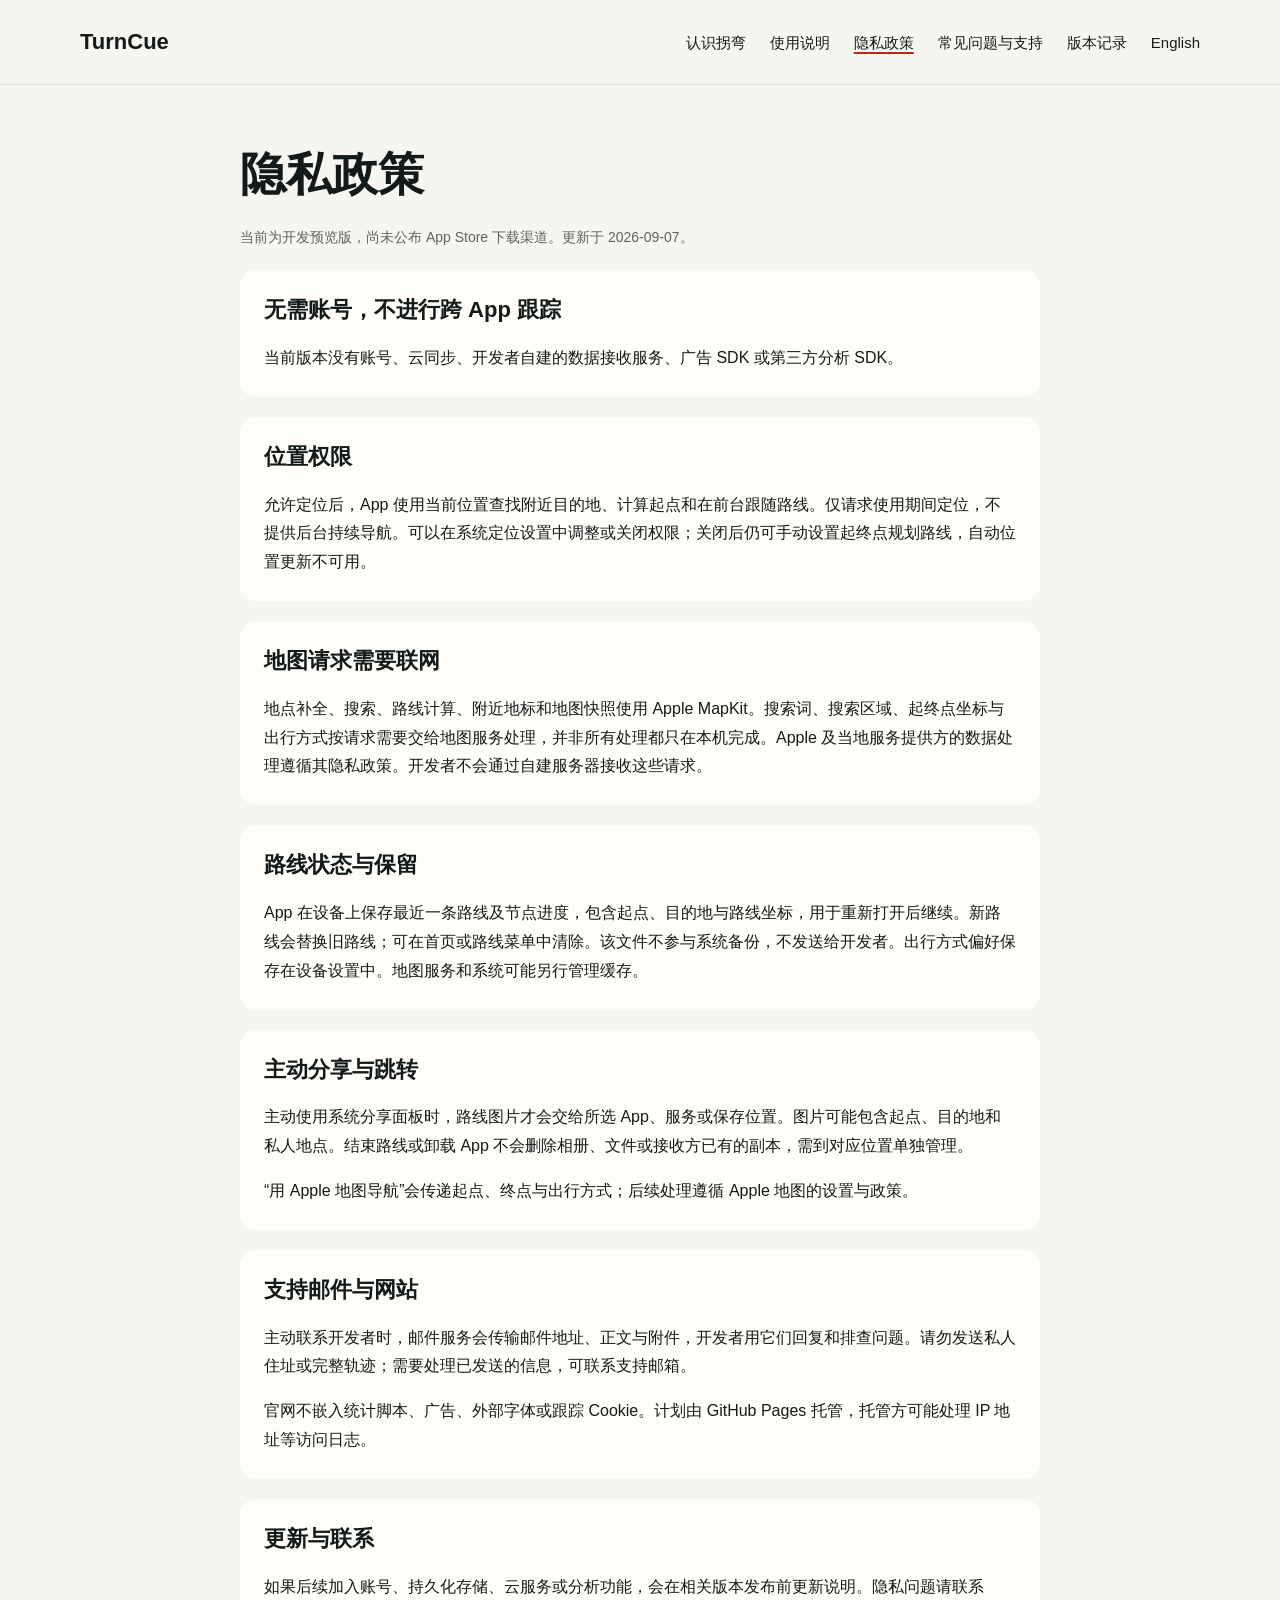
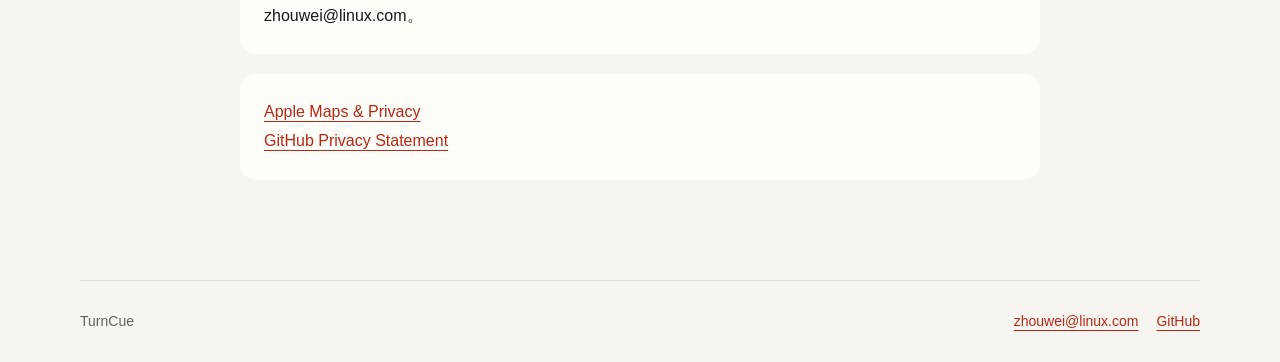
==== privacy/index.html @ 3fad5f0e "Publish bilingual TurnCue support and privacy website" ====
<!doctype html>
<html lang="zh-Hans"><head>
<meta charset="utf-8"><meta name="viewport" content="width=device-width, initial-scale=1">
<title>隐私政策 · TurnCue</title>
<meta name="description" content="隐私政策 — TurnCue route notes, key points and foreground following.">
<meta property="og:title" content="隐私政策 · TurnCue"><meta property="og:type" content="website">
<meta property="og:url" content="https://xiaomao361.github.io/turncue/privacy/"><meta property="og:image" content="https://xiaomao361.github.io/turncue/assets/app-icon.png">
<link rel="canonical" href="https://xiaomao361.github.io/turncue/privacy/"><link rel="icon" href="../assets/app-icon.png">
<link rel="stylesheet" href="../assets/site.css"></head>
<body><a class="skip" href="#main">跳到正文</a>
<header class="site-header"><nav class="nav shell" aria-label="主导航">
<a class="brand" href="../index.html">TurnCue</a><div class="links"><a href="../index.html">认识拐弯</a><a href="../guide/index.html">使用说明</a><a href="index.html" aria-current="page">隐私政策</a><a href="../support/index.html">常见问题与支持</a><a href="../changelog/index.html">版本记录</a><a href="../en/privacy/index.html" lang="en">English</a></div></nav></header>
<main id="main" class="page shell"><h1>隐私政策</h1><p class="status">当前为开发预览版，尚未公布 App Store 下载渠道。更新于 2026-09-07。</p>
<section class="help-card"><h2>无需账号，不进行跨 App 跟踪</h2><p>当前版本没有账号、云同步、开发者自建的数据接收服务、广告 SDK 或第三方分析 SDK。</p></section><section class="help-card"><h2>位置权限</h2><p>允许定位后，App 使用当前位置查找附近目的地、计算起点和在前台跟随路线。仅请求使用期间定位，不提供后台持续导航。可以在系统定位设置中调整或关闭权限；关闭后仍可手动设置起终点规划路线，自动位置更新不可用。</p></section><section class="help-card"><h2>地图请求需要联网</h2><p>地点补全、搜索、路线计算、附近地标和地图快照使用 Apple MapKit。搜索词、搜索区域、起终点坐标与出行方式按请求需要交给地图服务处理，并非所有处理都只在本机完成。Apple 及当地服务提供方的数据处理遵循其隐私政策。开发者不会通过自建服务器接收这些请求。</p></section><section class="help-card"><h2>路线状态与保留</h2><p>App 在设备上保存最近一条路线及节点进度，包含起点、目的地与路线坐标，用于重新打开后继续。新路线会替换旧路线；可在首页或路线菜单中清除。该文件不参与系统备份，不发送给开发者。出行方式偏好保存在设备设置中。地图服务和系统可能另行管理缓存。</p></section><section class="help-card"><h2>主动分享与跳转</h2><p>主动使用系统分享面板时，路线图片才会交给所选 App、服务或保存位置。图片可能包含起点、目的地和私人地点。结束路线或卸载 App 不会删除相册、文件或接收方已有的副本，需到对应位置单独管理。</p><p>“用 Apple 地图导航”会传递起点、终点与出行方式；后续处理遵循 Apple 地图的设置与政策。</p></section><section class="help-card"><h2>支持邮件与网站</h2><p>主动联系开发者时，邮件服务会传输邮件地址、正文与附件，开发者用它们回复和排查问题。请勿发送私人住址或完整轨迹；需要处理已发送的信息，可联系支持邮箱。</p><p>官网不嵌入统计脚本、广告、外部字体或跟踪 Cookie。计划由 GitHub Pages 托管，托管方可能处理 IP 地址等访问日志。</p></section><section class="help-card"><h2>更新与联系</h2><p>如果后续加入账号、持久化存储、云服务或分析功能，会在相关版本发布前更新说明。隐私问题请联系 zhouwei@linux.com。</p></section><section class="help-card"><a href="https://www.apple.com/legal/privacy/data/en/apple-maps/">Apple Maps &amp; Privacy</a><br><a href="https://docs.github.com/en/site-policy/privacy-policies/github-general-privacy-statement">GitHub Privacy Statement</a></section></main>
<footer class="site-footer shell"><p>TurnCue</p><div><a href="mailto:zhouwei@linux.com">zhouwei@linux.com</a><a href="https://github.com/xiaomao361/turncue">GitHub</a></div></footer>
</body></html>
---- assets/site.css ----
:root{color-scheme:light;--paper:#f3ebd5;--surface:#faf5e3;--ink:#121a1a;--muted:#575245;--accent:#b82816;--line:#c9bea4;--wide:1120px;font-family:-apple-system,BlinkMacSystemFont,"PingFang SC","Microsoft YaHei",sans-serif;color:var(--ink);background:var(--paper);line-height:1.8}
*{box-sizing:border-box}body{margin:0}a{color:var(--accent);text-underline-offset:4px}a:hover{text-decoration-thickness:2px}a:focus-visible,summary:focus-visible{outline:3px solid var(--accent);outline-offset:5px}img{max-width:100%;height:auto;display:block}.shell{width:min(var(--wide),calc(100% - 64px));margin-inline:auto}.skip{position:absolute;left:20px;top:-100px;padding:10px;background:var(--surface);z-index:3}.skip:focus{top:12px}.site-header{border-bottom:1px solid var(--line)}.nav{display:flex;align-items:center;justify-content:space-between;gap:24px;padding-block:20px}.brand{flex-shrink:0}.brand img{width:195px;height:54px}.links{display:flex;flex-wrap:wrap;gap:8px 24px}.links a{color:var(--ink);font-size:15px;text-decoration:none;min-height:44px;display:inline-flex;align-items:center}.links a[aria-current=page]{text-decoration:underline;text-decoration-color:var(--accent);text-decoration-thickness:2px}.hero{display:grid;grid-template-columns:1.15fr 1fr;gap:70px;align-items:center;padding-block:88px}.hero h1{font:700 clamp(36px,4.7vw,62px)/1.23 "Songti SC",STSong,serif;letter-spacing:-1px;margin:0 0 28px}.lead{font-size:19px;color:var(--muted);max-width:36em}.actions{display:flex;flex-wrap:wrap;gap:14px;margin-top:28px}.button{display:inline-flex;align-items:center;justify-content:center;min-height:48px;padding:10px 22px;background:var(--ink);color:var(--surface);text-decoration:none;border:1px solid var(--ink);border-radius:4px;font-weight:600}.button.secondary{background:transparent;color:var(--ink)}.button:hover{background:var(--accent);border-color:var(--accent);color:white}.status,.caption{font-size:14px;color:var(--muted)}.hero-art{margin:0;padding:34px;background:var(--surface);border:1px solid var(--line);box-shadow:9px 9px 0 #dfd4b8;transform:rotate(2deg)}.hero-art img{width:260px;margin:auto;border-radius:20%}.hero-art figcaption{margin-top:24px;text-align:center;font-family:"Songti SC",STSong,serif;font-size:21px}.section{padding-block:58px;border-top:1px solid var(--line)}h2{font:700 clamp(25px,3vw,34px)/1.45 "Songti SC",STSong,serif;margin:0 0 18px}h3{font-size:19px;margin:0 0 8px}p{margin:0 0 16px}.steps{list-style:none;padding:0;display:grid;grid-template-columns:repeat(3,1fr);gap:36px;margin:32px 0 0}.step-number{display:block;color:var(--accent);font:500 24px/1.5 Georgia,serif;margin-bottom:18px}.steps p{color:var(--muted)}.band{display:grid;grid-template-columns:1fr 1fr;gap:60px}.band p{color:var(--muted)}.site-footer{border-top:1px solid var(--line);padding-block:28px;display:flex;flex-wrap:wrap;align-items:center;justify-content:space-between;gap:12px;color:var(--muted);font-size:14px}.site-footer p{margin:0}.site-footer div{display:flex;flex-wrap:wrap;gap:18px}.page{max-width:800px;padding-block:60px 80px}.page h1{font:700 clamp(32px,5vw,46px)/1.3 "Songti SC",STSong,serif;margin:0 0 20px}.page h2{margin-top:40px;font-size:25px}.page li{margin-bottom:10px}.page a{overflow-wrap:anywhere}.page ul,.page ol{padding-left:1.5em}.notice{border-left:3px solid var(--accent);padding:18px 22px;background:var(--surface);margin:24px 0}.notice p:last-child{margin-bottom:0}details{border-top:1px solid var(--line);padding:18px 0}summary{font-weight:600;cursor:pointer;min-height:44px;display:list-item;padding:6px 0}details p{margin:12px 0 4px}.contact{padding:24px;background:var(--surface);border:1px solid var(--line);margin-top:32px}.contact h2{margin-top:0}time{font-variant-numeric:tabular-nums}
@media(max-width:760px){.shell{width:calc(100% - 36px)}.nav{align-items:flex-start;flex-direction:column;gap:10px;padding-block:14px}.links{gap:0 18px}.hero{grid-template-columns:1fr;gap:38px;padding-block:44px}.hero-art{max-width:390px;width:calc(100% - 10px);margin:0 auto}.hero-art img{width:210px}.steps{grid-template-columns:1fr;gap:22px}.step-number{margin-bottom:5px}.band{grid-template-columns:1fr;gap:30px}.section{padding-block:38px}.page{padding-block:36px 52px}.site-footer{align-items:flex-start;flex-direction:column}.lead{font-size:17px}}
@media(prefers-reduced-motion:reduce){*{scroll-behavior:auto!important}}
@media print{.site-header,.site-footer,.actions,.skip{display:none}body{background:white}.shell{width:100%}.page{padding:0}.hero-art{transform:none;box-shadow:none}a{color:inherit}}

/* Shared with the app's quiet paper palette. */
:root{--paper:#f7f5f0;--surface:#fffdf7;--muted:#616159;--line:#dedcd5}
.brand{font-size:22px;font-weight:600;text-decoration:none;color:var(--ink)}
.page h1,.page h2{font-family:inherit;font-weight:600}
.help-card{padding:24px;margin:20px 0;background:var(--surface);border-radius:16px}
.page .help-card h2{margin-top:0;font-size:22px}
.help-card p:last-child{margin-bottom:0}
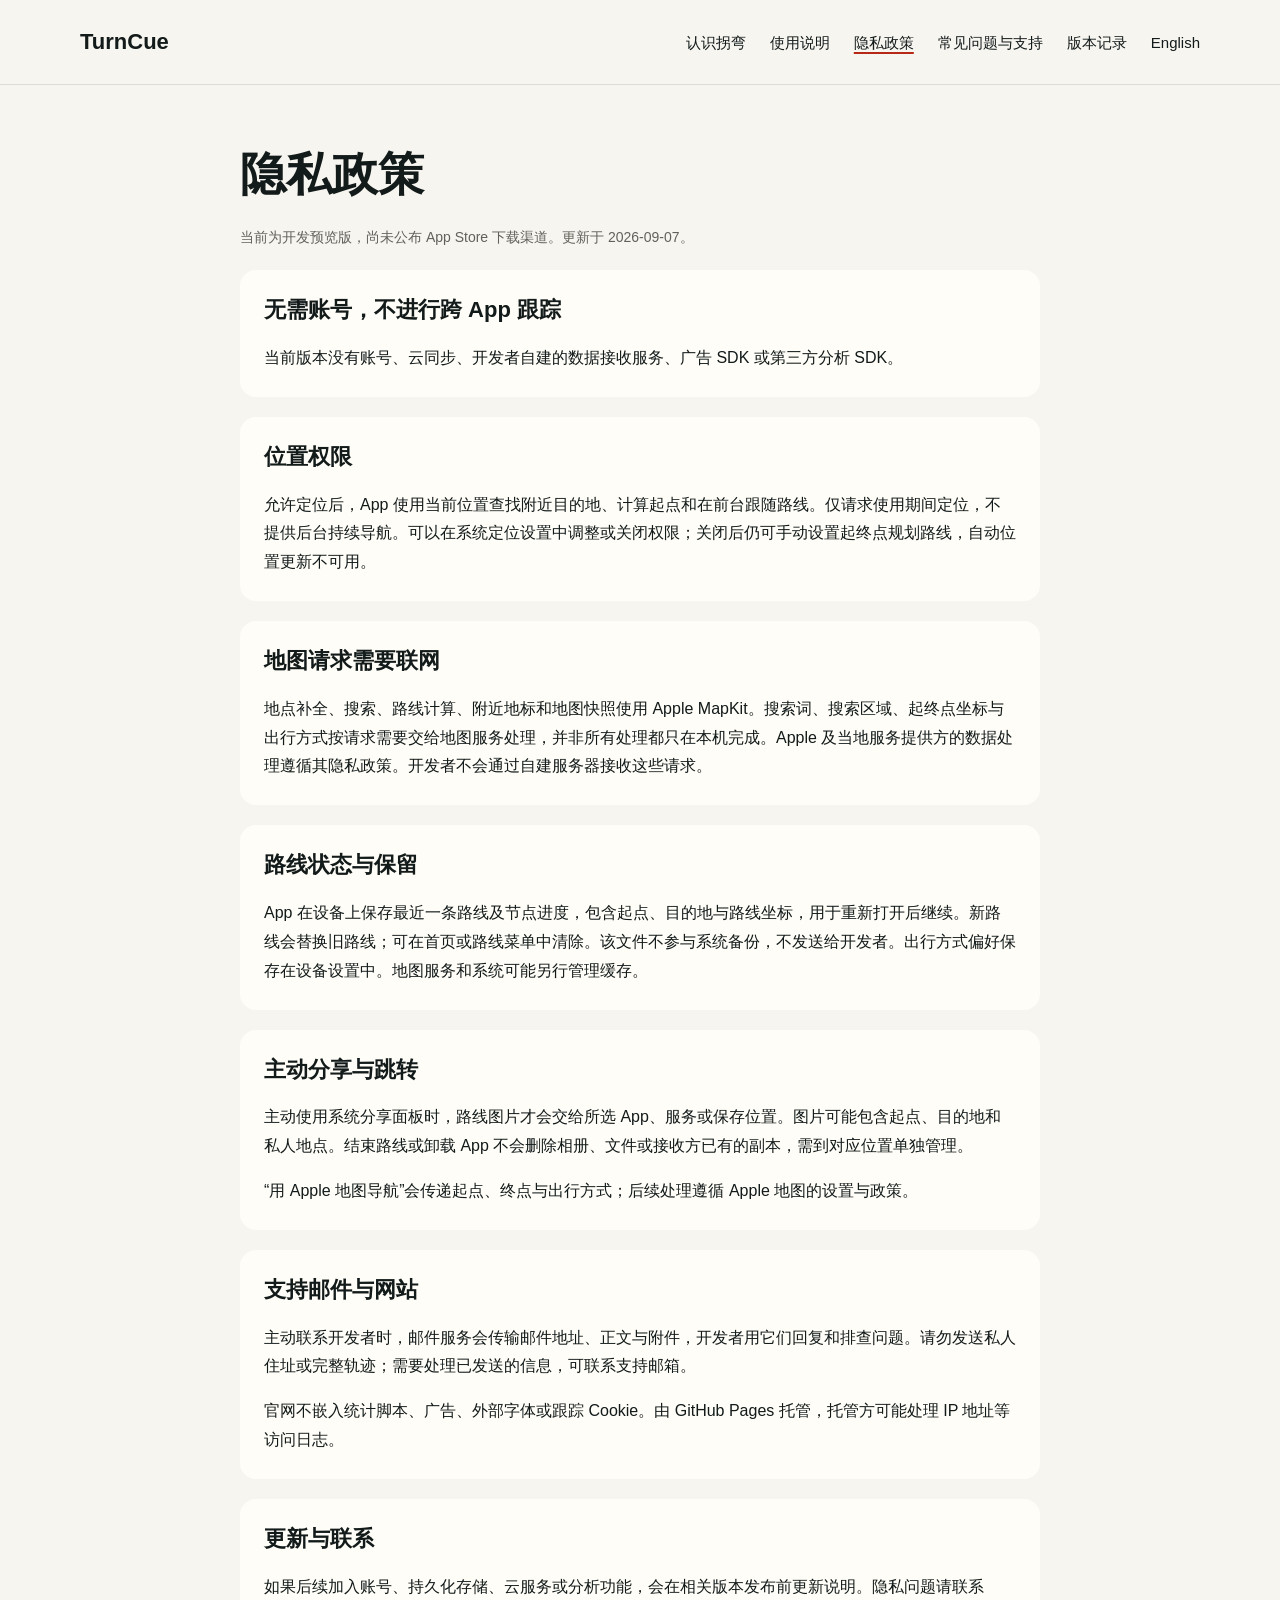
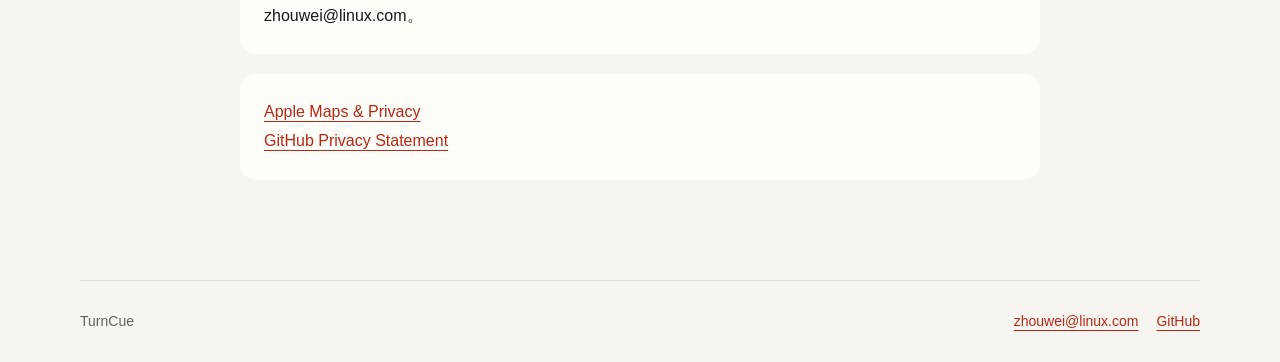
==== commit 768bb422: "Update bilingual help for TurnCue 0.4 build 5" ====
--- a/privacy/index.html
+++ b/privacy/index.html
@@ -11,6 +11,6 @@
 <header class="site-header"><nav class="nav shell" aria-label="主导航">
 <a class="brand" href="../index.html">TurnCue</a><div class="links"><a href="../index.html">认识拐弯</a><a href="../guide/index.html">使用说明</a><a href="index.html" aria-current="page">隐私政策</a><a href="../support/index.html">常见问题与支持</a><a href="../changelog/index.html">版本记录</a><a href="../en/privacy/index.html" lang="en">English</a></div></nav></header>
 <main id="main" class="page shell"><h1>隐私政策</h1><p class="status">当前为开发预览版，尚未公布 App Store 下载渠道。更新于 2026-09-07。</p>
-<section class="help-card"><h2>无需账号，不进行跨 App 跟踪</h2><p>当前版本没有账号、云同步、开发者自建的数据接收服务、广告 SDK 或第三方分析 SDK。</p></section><section class="help-card"><h2>位置权限</h2><p>允许定位后，App 使用当前位置查找附近目的地、计算起点和在前台跟随路线。仅请求使用期间定位，不提供后台持续导航。可以在系统定位设置中调整或关闭权限；关闭后仍可手动设置起终点规划路线，自动位置更新不可用。</p></section><section class="help-card"><h2>地图请求需要联网</h2><p>地点补全、搜索、路线计算、附近地标和地图快照使用 Apple MapKit。搜索词、搜索区域、起终点坐标与出行方式按请求需要交给地图服务处理，并非所有处理都只在本机完成。Apple 及当地服务提供方的数据处理遵循其隐私政策。开发者不会通过自建服务器接收这些请求。</p></section><section class="help-card"><h2>路线状态与保留</h2><p>App 在设备上保存最近一条路线及节点进度，包含起点、目的地与路线坐标，用于重新打开后继续。新路线会替换旧路线；可在首页或路线菜单中清除。该文件不参与系统备份，不发送给开发者。出行方式偏好保存在设备设置中。地图服务和系统可能另行管理缓存。</p></section><section class="help-card"><h2>主动分享与跳转</h2><p>主动使用系统分享面板时，路线图片才会交给所选 App、服务或保存位置。图片可能包含起点、目的地和私人地点。结束路线或卸载 App 不会删除相册、文件或接收方已有的副本，需到对应位置单独管理。</p><p>“用 Apple 地图导航”会传递起点、终点与出行方式；后续处理遵循 Apple 地图的设置与政策。</p></section><section class="help-card"><h2>支持邮件与网站</h2><p>主动联系开发者时，邮件服务会传输邮件地址、正文与附件，开发者用它们回复和排查问题。请勿发送私人住址或完整轨迹；需要处理已发送的信息，可联系支持邮箱。</p><p>官网不嵌入统计脚本、广告、外部字体或跟踪 Cookie。计划由 GitHub Pages 托管，托管方可能处理 IP 地址等访问日志。</p></section><section class="help-card"><h2>更新与联系</h2><p>如果后续加入账号、持久化存储、云服务或分析功能，会在相关版本发布前更新说明。隐私问题请联系 zhouwei@linux.com。</p></section><section class="help-card"><a href="https://www.apple.com/legal/privacy/data/en/apple-maps/">Apple Maps &amp; Privacy</a><br><a href="https://docs.github.com/en/site-policy/privacy-policies/github-general-privacy-statement">GitHub Privacy Statement</a></section></main>
+<section class="help-card"><h2>无需账号，不进行跨 App 跟踪</h2><p>当前版本没有账号、云同步、开发者自建的数据接收服务、广告 SDK 或第三方分析 SDK。</p></section><section class="help-card"><h2>位置权限</h2><p>允许定位后，App 使用当前位置查找附近目的地、计算起点和在前台跟随路线。仅请求使用期间定位，不提供后台持续导航。可以在系统定位设置中调整或关闭权限；关闭后仍可手动设置起终点规划路线，自动位置更新不可用。</p></section><section class="help-card"><h2>地图请求需要联网</h2><p>地点补全、搜索、路线计算、附近地标和地图快照使用 Apple MapKit。搜索词、搜索区域、起终点坐标与出行方式按请求需要交给地图服务处理，并非所有处理都只在本机完成。Apple 及当地服务提供方的数据处理遵循其隐私政策。开发者不会通过自建服务器接收这些请求。</p></section><section class="help-card"><h2>路线状态与保留</h2><p>App 在设备上保存最近一条路线及节点进度，包含起点、目的地与路线坐标，用于重新打开后继续。新路线会替换旧路线；可在首页或路线菜单中清除。该文件不参与系统备份，不发送给开发者。出行方式偏好保存在设备设置中。地图服务和系统可能另行管理缓存。</p></section><section class="help-card"><h2>主动分享与跳转</h2><p>主动使用系统分享面板时，路线图片才会交给所选 App、服务或保存位置。图片可能包含起点、目的地和私人地点。结束路线或卸载 App 不会删除相册、文件或接收方已有的副本，需到对应位置单独管理。</p><p>“用 Apple 地图导航”会传递起点、终点与出行方式；后续处理遵循 Apple 地图的设置与政策。</p></section><section class="help-card"><h2>支持邮件与网站</h2><p>主动联系开发者时，邮件服务会传输邮件地址、正文与附件，开发者用它们回复和排查问题。请勿发送私人住址或完整轨迹；需要处理已发送的信息，可联系支持邮箱。</p><p>官网不嵌入统计脚本、广告、外部字体或跟踪 Cookie。由 GitHub Pages 托管，托管方可能处理 IP 地址等访问日志。</p></section><section class="help-card"><h2>更新与联系</h2><p>如果后续加入账号、持久化存储、云服务或分析功能，会在相关版本发布前更新说明。隐私问题请联系 zhouwei@linux.com。</p></section><section class="help-card"><a href="https://www.apple.com/legal/privacy/data/en/apple-maps/">Apple Maps &amp; Privacy</a><br><a href="https://docs.github.com/en/site-policy/privacy-policies/github-general-privacy-statement">GitHub Privacy Statement</a></section></main>
 <footer class="site-footer shell"><p>TurnCue</p><div><a href="mailto:zhouwei@linux.com">zhouwei@linux.com</a><a href="https://github.com/xiaomao361/turncue">GitHub</a></div></footer>
 </body></html>
